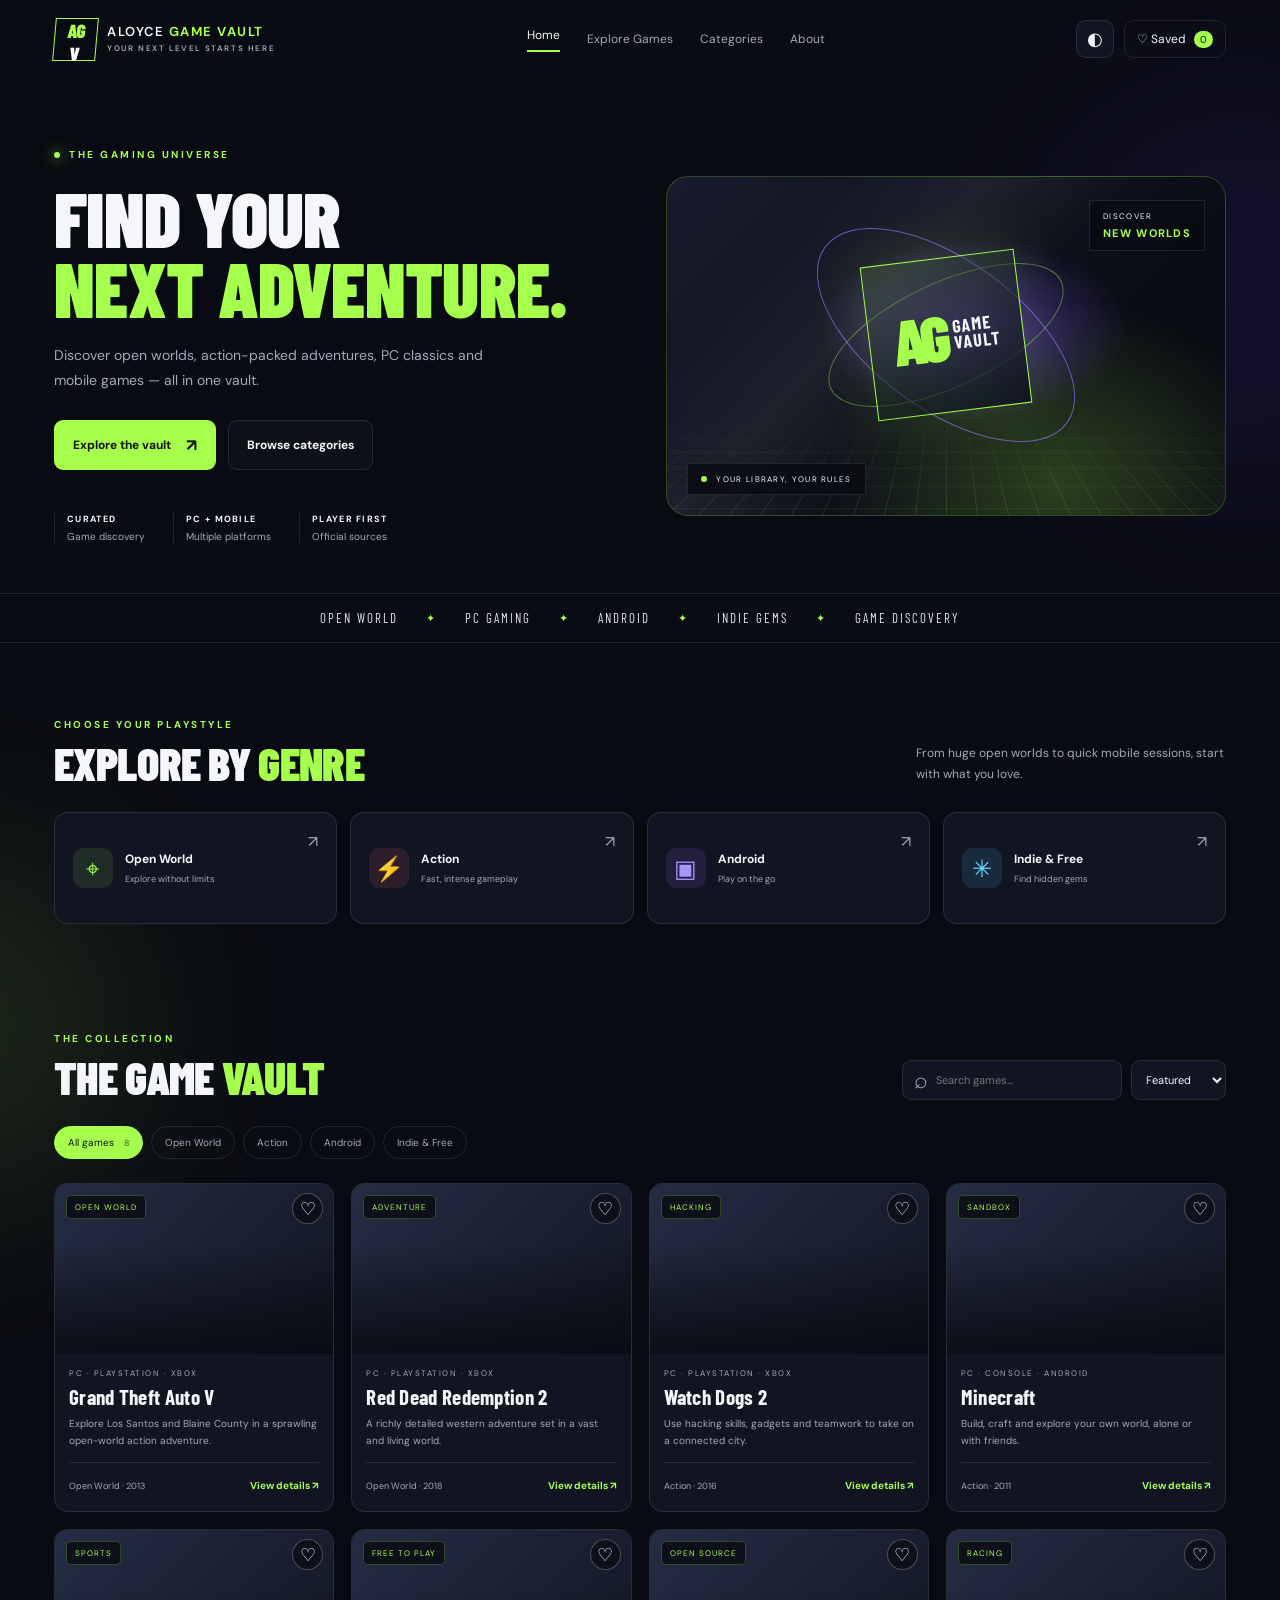
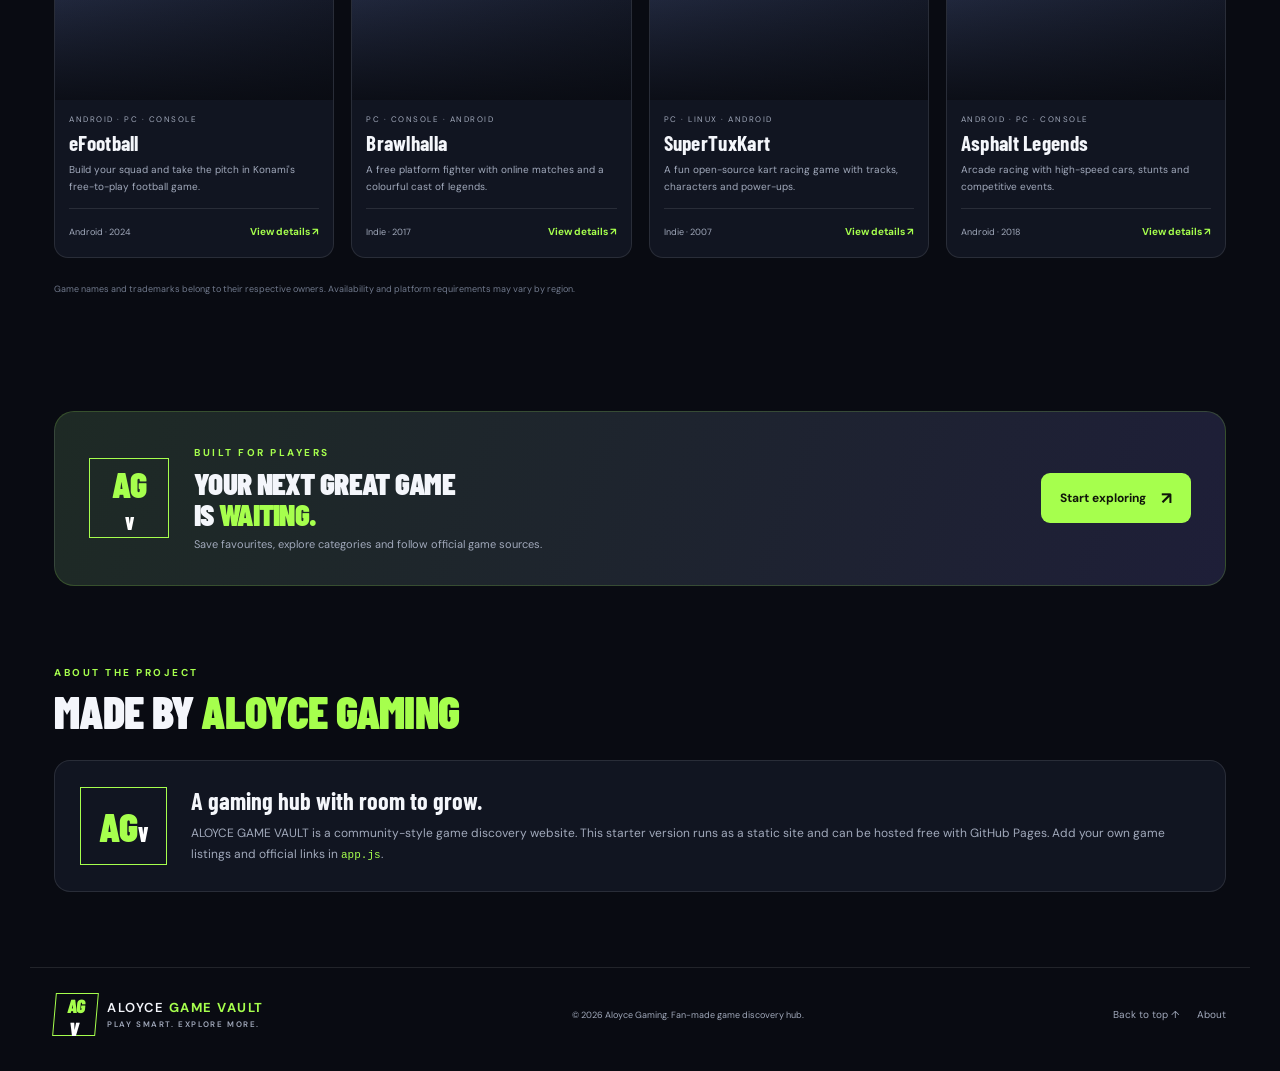
==== index.html @ 42663082 "Add files via upload" ====
<!doctype html>
<html lang="en">
<head>
  <meta charset="utf-8">
  <meta name="viewport" content="width=device-width, initial-scale=1">
  <meta name="theme-color" content="#090b12">
  <meta name="description" content="ALOYCE GAME VAULT — discover PC, Android, open-world and indie games.">
  <title>ALOYCE GAME VAULT — Discover Your Next Game</title>
  <link rel="icon" href="assets/favicon.svg" type="image/svg+xml">
  <link rel="stylesheet" href="styles.css">
</head>
<body>
  <div class="ambient ambient-one"></div><div class="ambient ambient-two"></div>
  <header class="topbar">
    <a class="brand" href="#" aria-label="Aloyce Game Vault home">
      <span class="brand-mark">AG<span>V</span></span>
      <span class="brand-name">ALOYCE <b>GAME VAULT</b><small>YOUR NEXT LEVEL STARTS HERE</small></span>
    </a>
    <nav class="desktop-nav" aria-label="Main navigation">
      <a class="nav-link active" href="#home">Home</a>
      <a class="nav-link" href="#library">Explore Games</a>
      <a class="nav-link" href="#categories">Categories</a>
      <a class="nav-link" href="#about">About</a>
    </nav>
    <div class="top-actions">
      <button id="themeToggle" class="icon-button" aria-label="Toggle contrast" title="Toggle contrast">◐</button>
      <button id="favoritesNav" class="favorite-nav">♡ <span>Saved</span> <i id="savedCount">0</i></button>
      <button class="menu-button" id="menuButton" aria-label="Open menu">☰</button>
    </div>
  </header>

  <main id="home">
    <section class="hero">
      <div class="hero-copy">
        <div class="eyebrow"><span class="pulse"></span> THE GAMING UNIVERSE</div>
        <h1>FIND YOUR<br><span>NEXT ADVENTURE.</span></h1>
        <p>Discover open worlds, action-packed adventures, PC classics and mobile games — all in one vault.</p>
        <div class="hero-actions">
          <a class="button button-primary" href="#library">Explore the vault <span>↗</span></a>
          <a class="button button-ghost" href="#categories">Browse categories</a>
        </div>
        <div class="hero-stats">
          <div><strong>CURATED</strong><small>Game discovery</small></div>
          <div><strong>PC + MOBILE</strong><small>Multiple platforms</small></div>
          <div><strong>PLAYER FIRST</strong><small>Official sources</small></div>
        </div>
      </div>
      <div class="hero-art" role="img" aria-label="Atmospheric neon gaming landscape">
        <div class="hero-art-grid"></div>
        <div class="orbit orbit-a"></div><div class="orbit orbit-b"></div>
        <div class="hero-emblem"><span>AG</span><b>GAME<br>VAULT</b></div>
        <div class="floating-tag tag-top">DISCOVER <b>NEW WORLDS</b></div>
        <div class="floating-tag tag-bottom"><span class="status-dot"></span> YOUR LIBRARY, YOUR RULES</div>
      </div>
    </section>

    <section class="ticker" aria-label="Site features">
      <span>OPEN WORLD</span><i>✦</i><span>PC GAMING</span><i>✦</i><span>ANDROID</span><i>✦</i><span>INDIE GEMS</span><i>✦</i><span>GAME DISCOVERY</span>
    </section>

    <section class="section" id="categories">
      <div class="section-heading">
        <div><div class="eyebrow">CHOOSE YOUR PLAYSTYLE</div><h2>EXPLORE BY <span>GENRE</span></h2></div>
        <p>From huge open worlds to quick mobile sessions, start with what you love.</p>
      </div>
      <div class="category-grid">
        <button class="category-card cat-open" data-category="Open World"><span class="category-icon">⌖</span><span><b>Open World</b><small>Explore without limits</small></span><span class="category-arrow">↗</span></button>
        <button class="category-card cat-action" data-category="Action"><span class="category-icon">⚡</span><span><b>Action</b><small>Fast, intense gameplay</small></span><span class="category-arrow">↗</span></button>
        <button class="category-card cat-mobile" data-category="Android"><span class="category-icon">▣</span><span><b>Android</b><small>Play on the go</small></span><span class="category-arrow">↗</span></button>
        <button class="category-card cat-indie" data-category="Indie"><span class="category-icon">✳</span><span><b>Indie & Free</b><small>Find hidden gems</small></span><span class="category-arrow">↗</span></button>
      </div>
    </section>

    <section class="section library-section" id="library">
      <div class="section-heading library-heading">
        <div><div class="eyebrow">THE COLLECTION</div><h2>THE GAME <span>VAULT</span></h2></div>
        <div class="library-controls">
          <label class="search-box"><span>⌕</span><input id="searchInput" type="search" placeholder="Search games..." aria-label="Search games"></label>
          <select id="sortSelect" aria-label="Sort games"><option value="featured">Featured</option><option value="az">Name A–Z</option><option value="za">Name Z–A</option></select>
        </div>
      </div>
      <div class="filter-row" id="filterRow" aria-label="Filter games">
        <button class="filter-chip selected" data-filter="All">All games <span id="allCount">8</span></button>
        <button class="filter-chip" data-filter="Open World">Open World</button>
        <button class="filter-chip" data-filter="Action">Action</button>
        <button class="filter-chip" data-filter="Android">Android</button>
        <button class="filter-chip" data-filter="Indie">Indie & Free</button>
      </div>
      <div class="games-grid" id="gamesGrid" aria-live="polite"></div>
      <div class="empty-state" id="emptyState" hidden><div>⌕</div><h3>No games found</h3><p>Try a different title or category.</p><button class="button button-ghost" id="resetFilters">Reset filters</button></div>
      <p class="source-note">Game names and trademarks belong to their respective owners. Availability and platform requirements may vary by region.</p>
    </section>

    <section class="feature-banner">
      <div class="feature-symbol">AG<span>V</span></div>
      <div><div class="eyebrow">BUILT FOR PLAYERS</div><h2>YOUR NEXT GREAT GAME<br>IS <span>WAITING.</span></h2><p>Save favourites, explore categories and follow official game sources.</p></div>
      <a href="#library" class="button button-primary">Start exploring <span>↗</span></a>
    </section>

    <section class="section about-section" id="about">
      <div class="section-heading"><div><div class="eyebrow">ABOUT THE PROJECT</div><h2>MADE BY <span>ALOYCE GAMING</span></h2></div></div>
      <div class="about-panel"><div class="about-logo">AG<span>V</span></div><div><h3>A gaming hub with room to grow.</h3><p>ALOYCE GAME VAULT is a community-style game discovery website. This starter version runs as a static site and can be hosted free with GitHub Pages. Add your own game listings and official links in <code>app.js</code>.</p></div></div>
    </section>
  </main>

  <footer class="footer">
    <a class="brand footer-brand" href="#"><span class="brand-mark">AG<span>V</span></span><span class="brand-name">ALOYCE <b>GAME VAULT</b><small>PLAY SMART. EXPLORE MORE.</small></span></a>
    <p>© <span id="year"></span> Aloyce Gaming. Fan-made game discovery hub.</p>
    <div class="footer-links"><a href="#home">Back to top ↑</a><a href="#about">About</a></div>
  </footer>

  <dialog id="gameDialog" class="game-dialog">
    <button class="dialog-close" id="dialogClose" aria-label="Close details">×</button>
    <div id="dialogContent"></div>
  </dialog>
  <div class="toast" id="toast" role="status" aria-live="polite"></div>
  <script src="app.js"></script>
</body>
</html>
---- styles.css ----
@import url('https://fonts.googleapis.com/css2?family=Barlow+Condensed:wght@500;600;700;800;900&family=DM+Sans:wght@400;500;600;700&display=swap');
:root{--bg:#090b12;--panel:#111521;--panel2:#151b29;--text:#f4f6fb;--muted:#a1a9bb;--line:rgba(255,255,255,.1);--accent:#a6ff4d;--purple:#9270ff;--radius:18px;--max:1220px}
*{box-sizing:border-box}html{scroll-behavior:smooth;scroll-padding-top:88px}body{margin:0;background:var(--bg);color:var(--text);font-family:'DM Sans',sans-serif;overflow-x:hidden}a{color:inherit;text-decoration:none}button,input,select{font:inherit}button{cursor:pointer}.ambient{position:absolute;z-index:-1;pointer-events:none;filter:blur(100px);opacity:.12;border-radius:50%}.ambient-one{width:380px;height:380px;background:#6740ff;top:100px;right:-150px}.ambient-two{width:350px;height:350px;background:#b4ff4b;top:850px;left:-220px}
.topbar{height:78px;max-width:var(--max);padding:0 24px;margin:auto;display:flex;align-items:center;justify-content:space-between;gap:22px;position:relative;z-index:5}.brand{display:flex;align-items:center;gap:10px;min-width:max-content}.brand-mark{width:43px;height:43px;border:1px solid var(--accent);display:grid;place-items:center;position:relative;font-family:'Barlow Condensed';font-size:19px;font-weight:900;letter-spacing:-1px;transform:skew(-5deg);color:var(--accent)}.brand-mark span{color:white}.brand-name{font-size:13px;letter-spacing:1.5px;font-weight:600;line-height:1.1}.brand-name b{color:var(--accent)}.brand-name small{display:block;font-size:8px;color:var(--muted);letter-spacing:1.6px;margin-top:5px}.desktop-nav{display:flex;align-items:center;gap:27px}.nav-link{font-size:12px;color:var(--muted);transition:.2s}.nav-link:hover,.nav-link.active{color:var(--text)}.nav-link.active:after{content:"";display:block;height:2px;background:var(--accent);margin-top:7px}.top-actions{display:flex;align-items:center;gap:10px}.icon-button,.menu-button{background:var(--panel);border:1px solid var(--line);color:var(--text);border-radius:10px;width:38px;height:38px;font-size:18px}.favorite-nav{height:38px;padding:0 12px;border:1px solid var(--line);background:transparent;color:var(--text);border-radius:10px;font-size:12px}.favorite-nav i{font-style:normal;background:var(--accent);color:#111;border-radius:20px;padding:2px 6px;margin-left:5px;font-size:10px}.menu-button{display:none}
.hero{max-width:var(--max);margin:24px auto 0;padding:46px 24px 50px;display:grid;grid-template-columns:1.02fr .98fr;align-items:center;gap:30px;min-height:440px}.eyebrow{font-size:10px;letter-spacing:2.5px;font-weight:700;color:var(--accent);display:flex;align-items:center;gap:9px}.pulse{width:6px;height:6px;border-radius:50%;background:var(--accent);box-shadow:0 0 14px var(--accent)}h1,h2,h3,p{margin-top:0}h1,h2{font-family:'Barlow Condensed',sans-serif;font-weight:900;letter-spacing:-.7px}h1{font-size:clamp(48px,6vw,82px);line-height:.91;margin:22px 0 20px}h1 span,h2 span{color:var(--accent)}.hero-copy>p{max-width:450px;font-size:14px;line-height:1.8;color:var(--muted)}.hero-actions{display:flex;gap:12px;flex-wrap:wrap;margin-top:27px}.button{display:inline-flex;align-items:center;justify-content:center;gap:15px;padding:13px 18px;border-radius:9px;font-size:12px;font-weight:700;transition:transform .2s,background .2s;border:1px solid transparent}.button:hover{transform:translateY(-2px)}.button-primary{background:var(--accent);color:#10150a}.button-primary span{font-size:17px}.button-ghost{border-color:var(--line);color:var(--text);background:rgba(255,255,255,.025)}.hero-stats{display:flex;gap:28px;margin-top:43px}.hero-stats div{border-left:1px solid var(--line);padding-left:12px}.hero-stats strong{font-size:9px;letter-spacing:1.3px;display:block}.hero-stats small{font-size:10px;color:var(--muted);display:block;margin-top:5px}
.hero-art{height:340px;position:relative;overflow:hidden;border:1px solid rgba(166,255,77,.22);border-radius:22px;background:radial-gradient(ellipse at 55% 45%,rgba(125,78,255,.5),transparent 35%),radial-gradient(ellipse at 70% 90%,rgba(166,255,77,.22),transparent 42%),linear-gradient(135deg,#171b2c,#090b12 75%)}.hero-art:before{content:"";position:absolute;inset:0;background:linear-gradient(120deg,transparent 30%,rgba(255,255,255,.06) 50%,transparent 70%);transform:skew(-20deg) translateX(-20%)}.hero-art-grid{position:absolute;inset:45% -20% -50%;background-image:linear-gradient(rgba(166,255,77,.25) 1px,transparent 1px),linear-gradient(90deg,rgba(166,255,77,.25) 1px,transparent 1px);background-size:30px 30px;transform:perspective(200px) rotateX(38deg);mask-image:linear-gradient(to bottom,transparent,black)}.orbit{position:absolute;left:50%;top:47%;border:1px solid rgba(166,255,77,.42);border-radius:50%;transform:translate(-50%,-50%) rotate(-25deg)}.orbit-a{width:255px;height:105px}.orbit-b{width:300px;height:150px;transform:translate(-50%,-50%) rotate(36deg);border-color:rgba(146,112,255,.7)}.hero-emblem{position:absolute;top:47%;left:50%;transform:translate(-50%,-50%) rotate(-7deg);width:155px;height:155px;background:linear-gradient(145deg,rgba(166,255,77,.15),rgba(15,20,31,.92));border:1px solid var(--accent);box-shadow:0 0 60px rgba(166,255,77,.15);display:flex;align-items:center;justify-content:center;gap:8px}.hero-emblem span{font-family:'Barlow Condensed';font-size:64px;font-weight:900;color:var(--accent);letter-spacing:-5px}.hero-emblem b{font-family:'Barlow Condensed';font-size:18px;line-height:.9;letter-spacing:1px}.floating-tag{position:absolute;padding:10px 13px;background:rgba(8,11,18,.82);border:1px solid var(--line);font-size:8px;letter-spacing:1.3px;backdrop-filter:blur(10px)}.floating-tag b{display:block;color:var(--accent);font-size:11px;margin-top:5px}.tag-top{top:23px;right:20px}.tag-bottom{bottom:20px;left:20px;display:flex;align-items:center;gap:9px}.status-dot{width:6px;height:6px;border-radius:50%;background:var(--accent)}
.ticker{border-top:1px solid var(--line);border-bottom:1px solid var(--line);display:flex;align-items:center;justify-content:center;gap:28px;padding:16px 10px;flex-wrap:wrap;font-family:'Barlow Condensed';font-size:13px;letter-spacing:2px;color:#dfe4ee}.ticker i{font-style:normal;color:var(--accent);font-size:11px}
.section{max-width:var(--max);padding:75px 24px 25px;margin:auto}.section-heading{display:flex;justify-content:space-between;align-items:end;gap:24px;margin-bottom:26px}.section-heading h2{font-size:clamp(32px,4vw,46px);line-height:1;margin:9px 0 0}.section-heading>p{font-size:12px;line-height:1.7;color:var(--muted);max-width:310px;margin:0 0 2px}.category-grid{display:grid;grid-template-columns:repeat(4,1fr);gap:13px}.category-card{min-height:112px;padding:18px;display:flex;align-items:center;gap:12px;text-align:left;color:var(--text);border:1px solid var(--line);border-radius:14px;background:var(--panel);transition:.2s}.category-card:hover{border-color:var(--accent);transform:translateY(-3px)}.category-icon{width:40px;height:40px;border-radius:11px;background:rgba(166,255,77,.1);color:var(--accent);display:grid;place-items:center;font-size:24px;flex-shrink:0}.cat-action .category-icon{background:rgba(255,98,120,.12);color:#ff7890}.cat-mobile .category-icon{background:rgba(146,112,255,.13);color:#aa92ff}.cat-indie .category-icon{background:rgba(72,207,255,.12);color:#69d6ff}.category-card b,.category-card small{display:block}.category-card b{font-size:12px}.category-card small{font-size:9px;color:var(--muted);margin-top:6px}.category-arrow{margin-left:auto;color:var(--muted);align-self:flex-start}
.library-section{padding-top:83px}.library-controls{display:flex;gap:9px}.search-box{display:flex;align-items:center;gap:8px;background:var(--panel);border:1px solid var(--line);border-radius:9px;padding:0 11px;min-width:220px}.search-box span{font-size:23px;color:var(--muted)}.search-box input{width:100%;min-width:0;border:0;outline:0;background:transparent;color:var(--text);font-size:11px;padding:12px 0}.library-controls select{border:1px solid var(--line);background:var(--panel);color:var(--text);border-radius:9px;padding:0 10px;font-size:11px;max-width:130px}.filter-row{display:flex;gap:8px;flex-wrap:wrap;margin:22px 0 24px}.filter-chip{padding:9px 13px;background:transparent;color:var(--muted);border:1px solid var(--line);border-radius:30px;font-size:10px}.filter-chip.selected,.filter-chip:hover{background:var(--accent);color:#10150a;border-color:var(--accent)}.filter-chip span{margin-left:7px;font-size:9px;opacity:.7}.games-grid{display:grid;grid-template-columns:repeat(4,1fr);gap:17px}.game-card{border:1px solid var(--line);border-radius:14px;overflow:hidden;background:var(--panel);min-width:0;transition:transform .2s,border-color .2s}.game-card:hover{transform:translateY(-4px);border-color:rgba(166,255,77,.45)}.game-art{height:170px;position:relative;overflow:hidden;background:linear-gradient(135deg,#202940,#090b12)}.game-art img{width:100%;height:100%;object-fit:cover;display:block;transition:transform .5s;filter:saturate(.88)}.game-card:hover .game-art img{transform:scale(1.06)}.game-art:after{content:"";position:absolute;inset:35% 0 0;background:linear-gradient(transparent,rgba(8,10,16,.82));pointer-events:none}.game-tag{position:absolute;z-index:1;top:11px;left:11px;font-size:8px;letter-spacing:1px;padding:6px 8px;border-radius:5px;background:rgba(8,10,16,.78);color:var(--accent);border:1px solid rgba(166,255,77,.24)}.save-button{position:absolute;z-index:2;right:10px;top:9px;width:31px;height:31px;border-radius:50%;border:1px solid rgba(255,255,255,.25);background:rgba(8,10,16,.65);color:white;font-size:18px}.save-button.saved{color:var(--accent);border-color:var(--accent)}.game-info{padding:14px}.game-platform{font-size:8px;letter-spacing:1.5px;color:var(--muted);text-transform:uppercase}.game-info h3{font-family:'Barlow Condensed';font-size:21px;line-height:1.1;margin:7px 0 8px;letter-spacing:.3px}.game-info p{font-size:10px;color:var(--muted);line-height:1.65;min-height:33px;margin-bottom:13px}.game-meta{display:flex;justify-content:space-between;align-items:center;border-top:1px solid var(--line);padding-top:11px}.game-meta span{font-size:9px;color:var(--muted)}.details-button{border:0;background:transparent;color:var(--accent);font-size:10px;font-weight:700;padding:5px 0}.empty-state{text-align:center;padding:45px 10px;color:var(--muted)}.empty-state>div{font-size:42px}.empty-state h3{color:var(--text);margin:8px}.empty-state p{font-size:12px}.source-note{font-size:9px;color:#70798c;margin-top:24px;line-height:1.6}
.feature-banner{max-width:1172px;margin:80px auto 20px;padding:34px;background:linear-gradient(110deg,rgba(166,255,77,.09),rgba(146,112,255,.1)),var(--panel);border:1px solid rgba(166,255,77,.18);border-radius:20px;display:flex;align-items:center;gap:25px}.feature-symbol{width:80px;height:80px;flex-shrink:0;border:1px solid var(--accent);display:grid;place-items:center;font-family:'Barlow Condensed';font-size:36px;font-weight:900;color:var(--accent);position:relative}.feature-symbol span{font-size:18px;color:white}.feature-banner>div:nth-child(2){flex:1}.feature-banner h2{font-size:31px;line-height:1;margin:8px 0}.feature-banner p{font-size:11px;color:var(--muted);margin:0}.about-section{padding-top:60px;padding-bottom:75px}.about-panel{display:flex;align-items:center;gap:24px;padding:25px;background:var(--panel);border:1px solid var(--line);border-radius:16px}.about-logo{font-family:'Barlow Condensed';font-size:40px;font-weight:900;color:var(--accent);border:1px solid var(--accent);padding:14px 18px;flex-shrink:0}.about-logo span{color:white;font-size:20px}.about-panel h3{font-family:'Barlow Condensed';font-size:24px;margin-bottom:8px}.about-panel p{font-size:12px;color:var(--muted);line-height:1.8;margin:0}.about-panel code{color:var(--accent);font-size:11px}.footer{max-width:var(--max);margin:auto;border-top:1px solid var(--line);padding:25px 24px 35px;display:flex;align-items:center;justify-content:space-between;gap:20px}.footer p{font-size:9px;color:var(--muted);margin:0}.footer-links{display:flex;gap:17px;font-size:10px;color:var(--muted)}.footer-links a:hover{color:var(--accent)}
.game-dialog{width:min(560px,calc(100% - 28px));padding:0;border:1px solid rgba(166,255,77,.3);border-radius:18px;background:var(--panel);color:var(--text);max-height:90vh;overflow:auto}.game-dialog::backdrop{background:rgba(0,0,0,.78);backdrop-filter:blur(5px)}.dialog-close{position:sticky;float:right;top:10px;margin:10px 10px -45px 0;z-index:2;width:34px;height:34px;border-radius:50%;border:1px solid var(--line);background:rgba(8,10,16,.8);color:white;font-size:24px}.dialog-cover{width:100%;height:220px;object-fit:cover;display:block}.dialog-body{padding:22px}.dialog-body h2{font-size:36px;margin:8px 0}.dialog-body p{font-size:12px;line-height:1.8;color:var(--muted)}.dialog-label{font-size:9px;color:var(--accent);letter-spacing:2px}.dialog-actions{display:flex;gap:10px;flex-wrap:wrap;margin-top:18px}.toast{position:fixed;bottom:22px;left:50%;transform:translate(-50%,20px);opacity:0;pointer-events:none;background:var(--accent);color:#10150a;padding:11px 16px;border-radius:8px;font-size:11px;font-weight:700;transition:.25s;z-index:10}.toast.show{opacity:1;transform:translate(-50%,0)}
body.light-mode{--bg:#f2f4f7;--panel:#fff;--panel2:#e7eaf0;--text:#171a22;--muted:#626a7b;--line:rgba(20,25,35,.13);--accent:#5b9c12}body.light-mode .hero-art{background:linear-gradient(135deg,#e5e4ff,#edf5df)}body.light-mode .floating-tag{background:rgba(255,255,255,.85)}body.light-mode .ticker{color:#202431}
@media(max-width:900px){.desktop-nav{gap:15px}.hero{gap:20px}.category-grid,.games-grid{grid-template-columns:repeat(2,1fr)}.game-art{height:190px}.category-card{min-height:100px}.section-heading{align-items:start;flex-direction:column}.library-heading{gap:18px}.library-controls{width:100%}.search-box{flex:1}.feature-banner{margin-left:24px;margin-right:24px}}
@media(max-width:600px){.topbar{height:68px;padding:0 16px}.brand-mark{width:37px;height:37px}.brand-name{font-size:11px}.brand-name small{font-size:7px}.desktop-nav{display:none;position:absolute;top:61px;left:12px;right:12px;padding:14px;background:var(--panel);border:1px solid var(--line);border-radius:12px;flex-direction:column;align-items:stretch;gap:0}.desktop-nav.open{display:flex}.nav-link{padding:12px}.nav-link.active:after{display:none}.menu-button{display:block}.favorite-nav span{display:none}.favorite-nav{padding:0 8px}.hero{margin-top:0;padding:35px 17px 35px;grid-template-columns:1fr;gap:26px}.hero h1{font-size:57px}.hero-copy>p{font-size:12px}.hero-stats{gap:15px;margin-top:30px}.hero-stats strong{font-size:8px}.hero-stats small{font-size:9px}.hero-art{height:260px}.hero-emblem{width:130px;height:130px}.hero-emblem span{font-size:52px}.ticker{gap:12px;font-size:10px;letter-spacing:1.3px}.section{padding:58px 16px 10px}.section-heading h2{font-size:38px}.section-heading>p{font-size:11px}.category-grid{gap:9px}.category-card{padding:12px;gap:9px;min-height:95px}.category-icon{width:34px;height:34px;font-size:19px}.category-card b{font-size:11px}.category-card small{font-size:8px;line-height:1.4}.category-arrow{font-size:12px}.library-section{padding-top:63px}.library-controls{gap:7px}.search-box{min-width:0}.library-controls select{max-width:104px;font-size:10px;padding:0 6px}.filter-row{gap:6px}.filter-chip{padding:8px 10px;font-size:9px}.games-grid{gap:10px}.game-art{height:130px}.game-info{padding:11px}.game-info h3{font-size:18px}.game-info p{font-size:9px;min-height:45px}.game-meta span{font-size:8px}.details-button{font-size:9px}.game-tag{font-size:7px;top:7px;left:7px}.save-button{width:27px;height:27px;right:6px;top:6px}.feature-banner{margin:60px 16px 10px;padding:21px;gap:14px;flex-wrap:wrap}.feature-symbol{width:55px;height:55px;font-size:27px}.feature-banner h2{font-size:26px}.feature-banner p{line-height:1.7}.feature-banner>.button{width:100%}.about-section{padding-bottom:50px}.about-panel{align-items:flex-start;padding:17px;gap:14px}.about-logo{font-size:27px;padding:12px}.about-panel h3{font-size:20px}.about-panel p{font-size:10px}.footer{padding:22px 16px 30px;flex-wrap:wrap}.footer p{order:3;width:100%;line-height:1.6}.footer-links{margin-left:auto}.dialog-cover{height:165px}.dialog-body{padding:17px}.dialog-body h2{font-size:30px}}
@media(prefers-reduced-motion:reduce){*{scroll-behavior:auto!important;transition:none!important}}
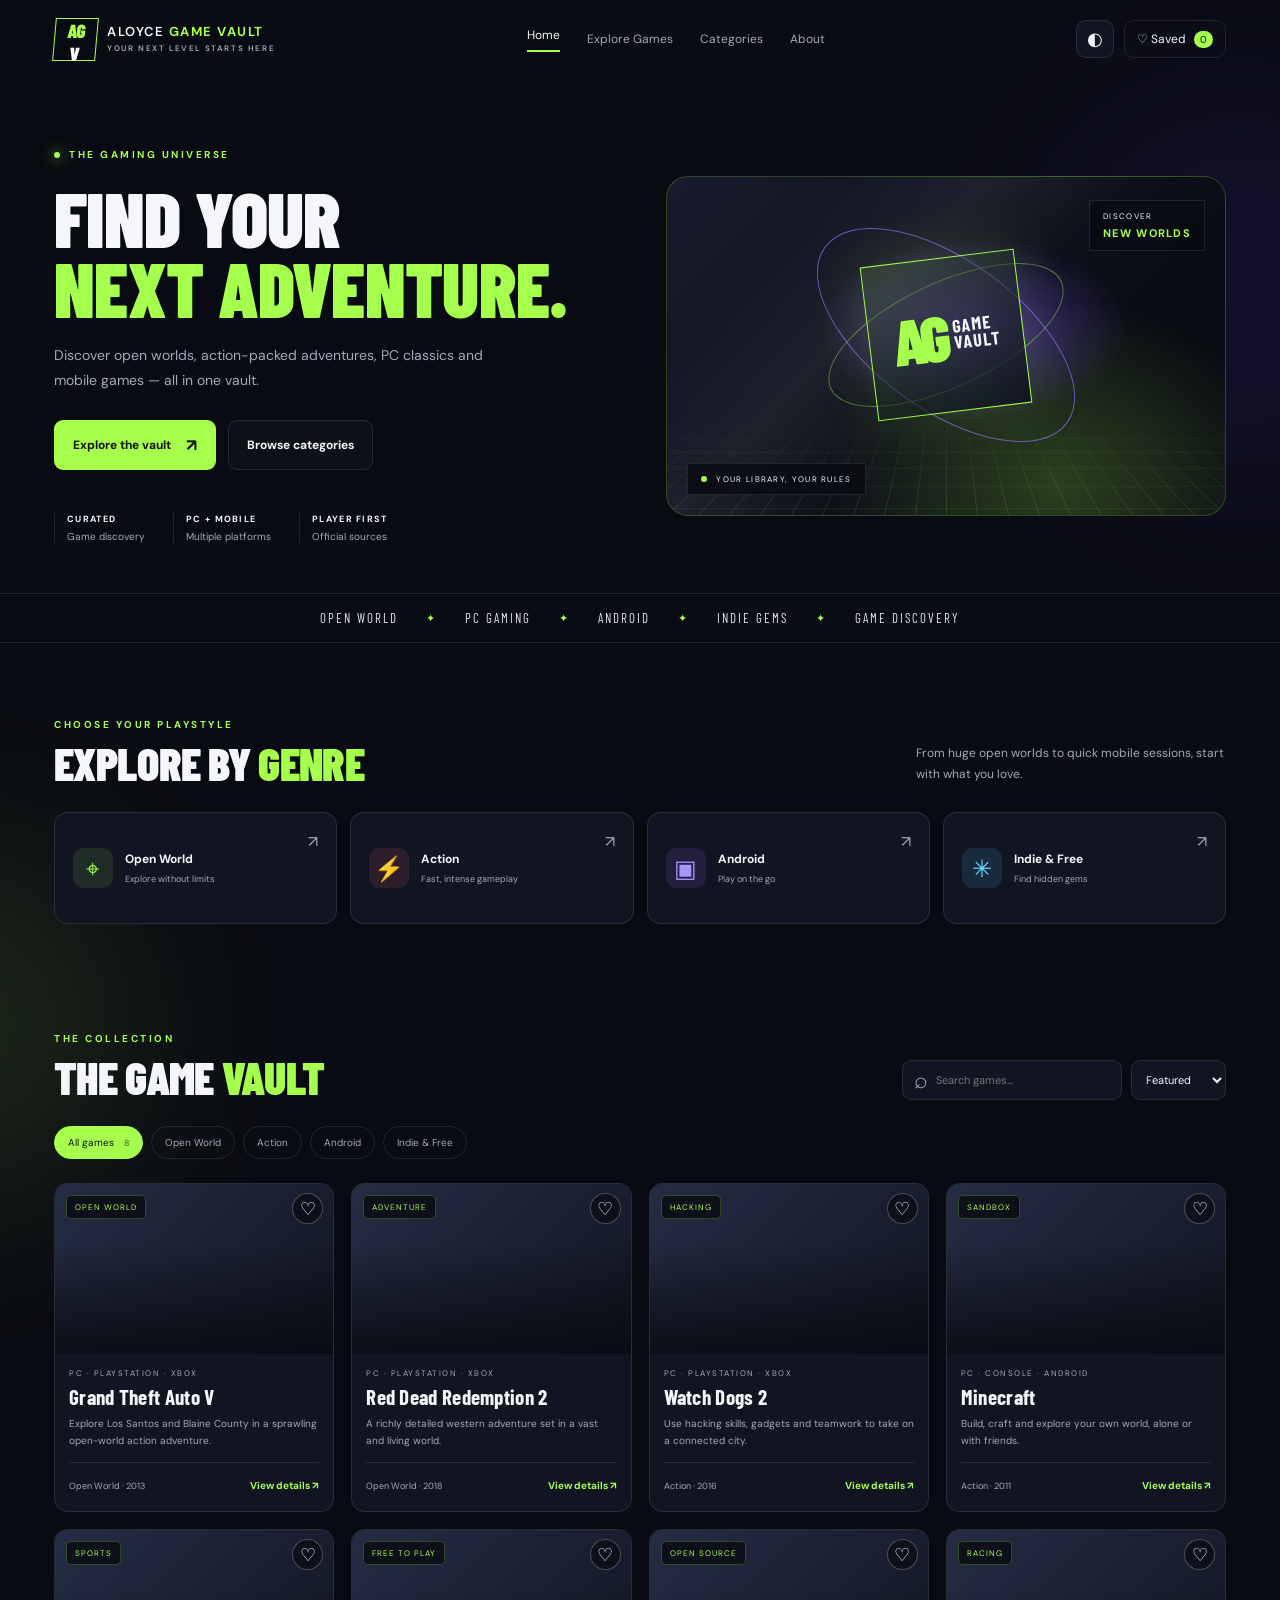
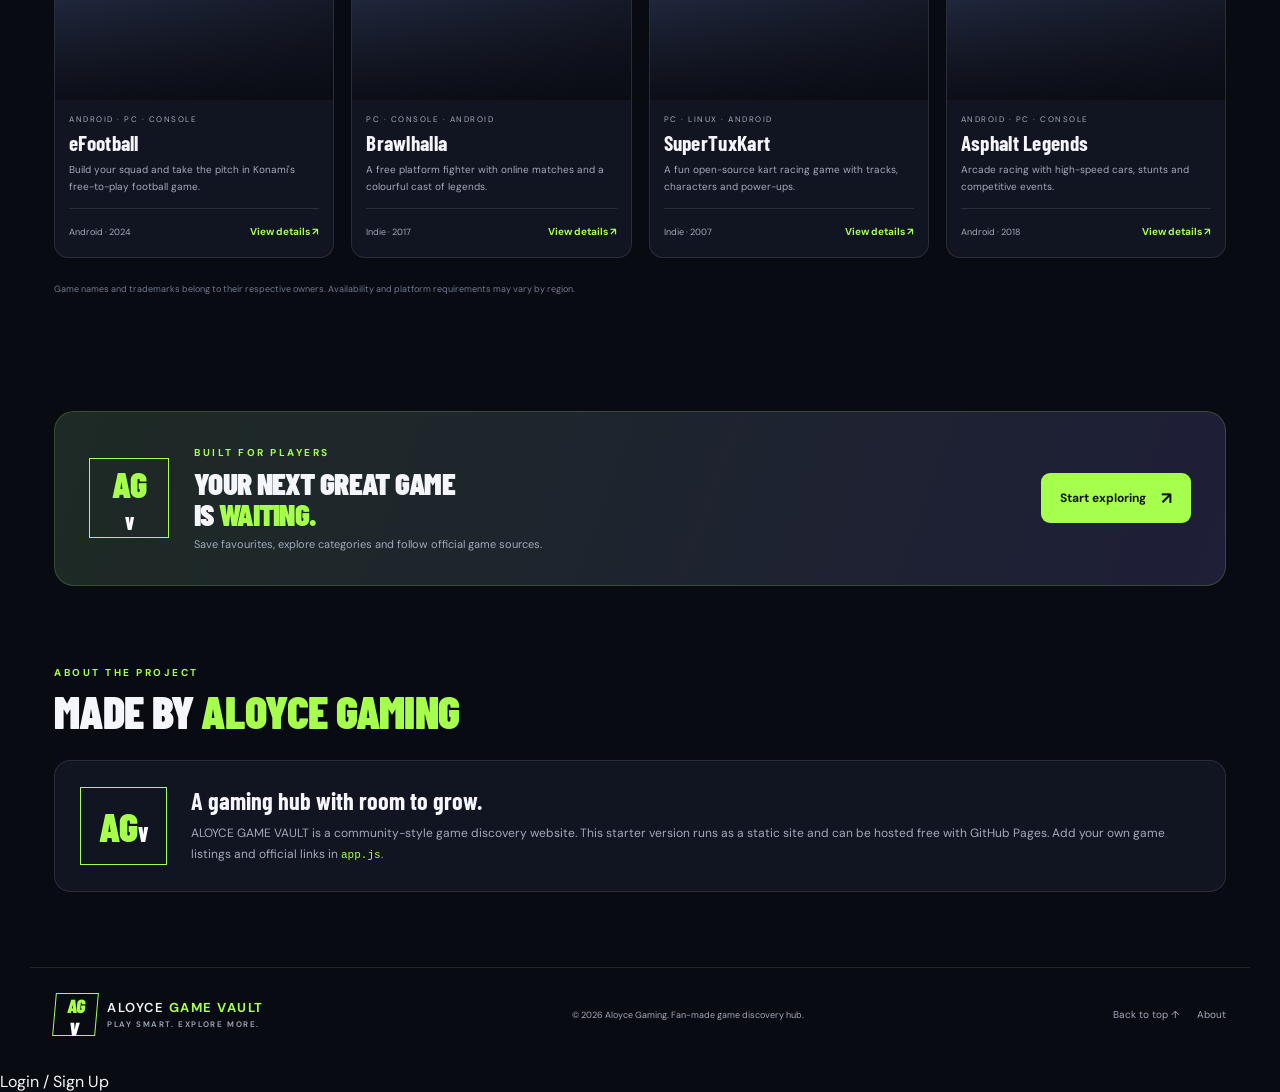
==== commit 3cc41717: "Add login link before closing html tag" ====
--- a/index.html
+++ b/index.html
@@ -116,4 +116,5 @@
   <div class="toast" id="toast" role="status" aria-live="polite"></div>
   <script src="app.js"></script>
 </body>
-</html>+</html>
+<a href="./login.html">Login / Sign Up</a>
